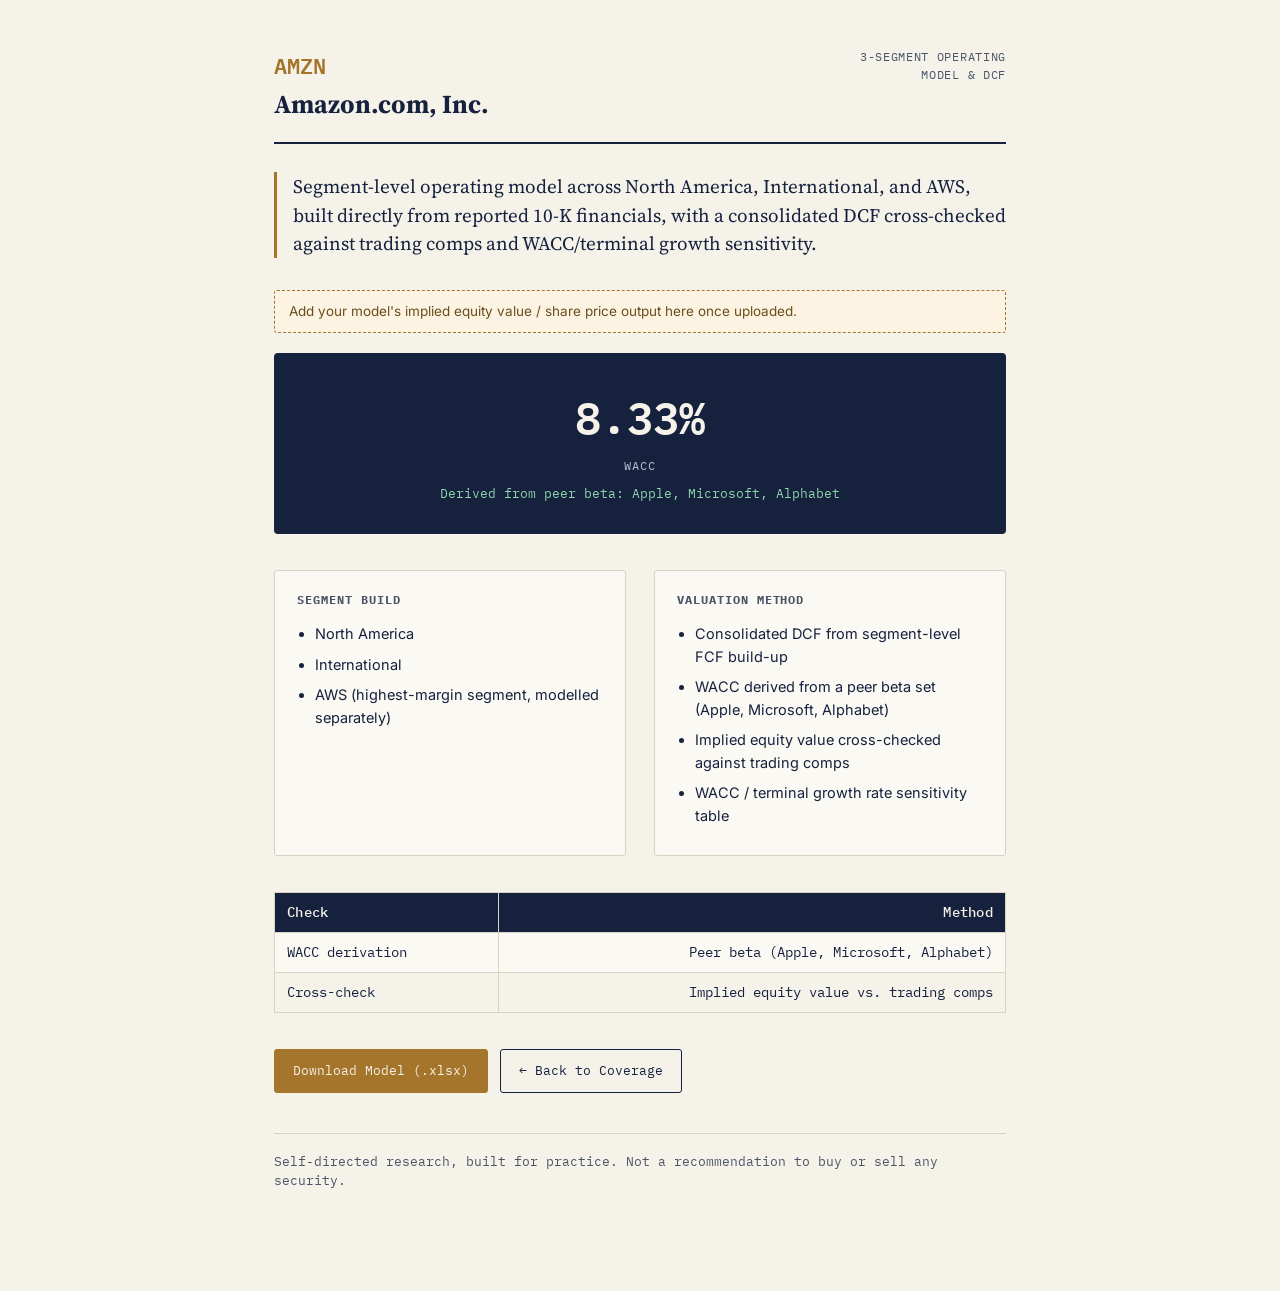
==== amazon.html @ a3c68723 "Add files via upload" ====
<!DOCTYPE html>
<html lang="en">
<head>
<meta charset="UTF-8"><meta name="viewport" content="width=device-width, initial-scale=1.0">
<title>Amazon — 3-Segment Operating Model &amp; DCF</title>
<link rel="stylesheet" href="../style.css">
</head>
<body>
<div class="note">

  <div class="note-header">
    <div class="ticker-block">
      <div class="ticker">AMZN</div>
      <div class="name">Amazon.com, Inc.</div>
    </div>
    <div class="tag">3-Segment Operating<br>Model &amp; DCF</div>
  </div>

  <p class="thesis">Segment-level operating model across North America, International, and AWS, built directly from reported 10-K financials, with a consolidated DCF cross-checked against trading comps and WACC/terminal growth sensitivity.</p>

  <div class="placeholder">Add your model's implied equity value / share price output here once uploaded.</div>

  <div class="hero-metric">
    <span class="val">8.33%</span>
    <span class="lbl">WACC</span>
    <span class="sub">Derived from peer beta: Apple, Microsoft, Alphabet</span>
  </div>

  <div class="grid-2">
    <div class="card">
      <h3>Segment Build</h3>
      <ul>
        <li>North America</li>
        <li>International</li>
        <li>AWS (highest-margin segment, modelled separately)</li>
      </ul>
    </div>
    <div class="card">
      <h3>Valuation Method</h3>
      <ul>
        <li>Consolidated DCF from segment-level FCF build-up</li>
        <li>WACC derived from a peer beta set (Apple, Microsoft, Alphabet)</li>
        <li>Implied equity value cross-checked against trading comps</li>
        <li>WACC / terminal growth rate sensitivity table</li>
      </ul>
    </div>
  </div>

  <table class="sens">
    <tr><th>Check</th><th>Method</th></tr>
    <tr><td>WACC derivation</td><td>Peer beta (Apple, Microsoft, Alphabet)</td></tr>
    <tr><td>Cross-check</td><td>Implied equity value vs. trading comps</td></tr>
  </table>

  <div class="download-row">
    <a class="btn primary" href="../assets/Amazon_DCF_Model.xlsx">Download Model (.xlsx)</a>
    <a class="btn" href="../index.html">← Back to Coverage</a>
  </div>

  <div class="note-footer">Self-directed research, built for practice. Not a recommendation to buy or sell any security.</div>
</div>
</body>
</html>
---- style.css ----
@import url('https://fonts.googleapis.com/css2?family=Source+Serif+4:opsz,wght@8..60,400;8..60,600;8..60,700&family=IBM+Plex+Mono:wght@400;500;600&family=Inter:wght@400;500;600&display=swap');

:root {
  --paper: #F5F2EA;
  --paper-raised: #FBF9F3;
  --ink: #16213E;
  --ink-soft: #4B5567;
  --rule: #D8D2C2;
  --gold: #A6752C;
  --green: #2F6B4F;
  --red: #8C3B3B;
}

* { box-sizing: border-box; }

body {
  margin: 0;
  background: var(--paper);
  color: var(--ink);
  font-family: 'Inter', -apple-system, sans-serif;
  font-size: 16px;
  line-height: 1.55;
}

a { color: var(--ink); text-decoration: none; }

.mono {
  font-family: 'IBM Plex Mono', monospace;
}

.serif {
  font-family: 'Source Serif 4', serif;
}

/* Ticker strip */
.ticker-strip {
  background: var(--ink);
  color: var(--paper);
  font-family: 'IBM Plex Mono', monospace;
  font-size: 13px;
  letter-spacing: 0.04em;
  padding: 10px 0;
  overflow: hidden;
  white-space: nowrap;
}
.ticker-strip span {
  display: inline-block;
  padding: 0 28px;
  opacity: 0.85;
}
.ticker-strip span.pos { color: #8FD6AE; }
.ticker-strip span.neg { color: #E3A3A3; }

/* Header / masthead */
.masthead {
  max-width: 920px;
  margin: 0 auto;
  padding: 56px 24px 28px;
  border-bottom: 1px solid var(--rule);
}
.masthead .eyebrow {
  font-family: 'IBM Plex Mono', monospace;
  font-size: 12px;
  letter-spacing: 0.12em;
  text-transform: uppercase;
  color: var(--gold);
  margin: 0 0 10px;
}
.masthead h1 {
  font-family: 'Source Serif 4', serif;
  font-weight: 700;
  font-size: 42px;
  margin: 0 0 12px;
  letter-spacing: -0.01em;
}
.masthead p.dek {
  font-size: 17px;
  color: var(--ink-soft);
  max-width: 620px;
  margin: 0 0 4px;
}
.masthead .byline {
  font-family: 'IBM Plex Mono', monospace;
  font-size: 12.5px;
  color: var(--ink-soft);
  margin-top: 18px;
}
.masthead .byline a { border-bottom: 1px solid var(--rule); }
.masthead .byline a:hover { border-color: var(--ink); }

/* Coverage list (index page) */
.coverage {
  max-width: 920px;
  margin: 0 auto;
  padding: 8px 24px 80px;
}
.coverage-note {
  display: grid;
  grid-template-columns: 96px 1fr 200px 28px;
  align-items: baseline;
  gap: 20px;
  padding: 26px 0;
  border-bottom: 1px solid var(--rule);
  transition: padding-left 0.15s ease;
}
.coverage-note:hover { padding-left: 6px; }
.coverage-note .ticker {
  font-family: 'IBM Plex Mono', monospace;
  font-weight: 600;
  font-size: 15px;
  color: var(--gold);
}
.coverage-note .body h2 {
  font-family: 'Source Serif 4', serif;
  font-size: 21px;
  margin: 0 0 6px;
  font-weight: 600;
}
.coverage-note .body p {
  margin: 0;
  color: var(--ink-soft);
  font-size: 15px;
}
.coverage-note .metric {
  text-align: right;
  font-family: 'IBM Plex Mono', monospace;
}
.coverage-note .metric .val {
  font-size: 19px;
  font-weight: 600;
  display: block;
}
.coverage-note .metric .lbl {
  font-size: 11px;
  color: var(--ink-soft);
  letter-spacing: 0.04em;
  text-transform: uppercase;
}
.coverage-note .arrow {
  text-align: right;
  color: var(--ink-soft);
  font-size: 18px;
}
.coverage-note:hover .arrow { color: var(--gold); }

.section-label {
  font-family: 'IBM Plex Mono', monospace;
  font-size: 12px;
  letter-spacing: 0.1em;
  text-transform: uppercase;
  color: var(--ink-soft);
  margin: 44px 0 4px;
}

/* Model note page */
.note {
  max-width: 780px;
  margin: 0 auto;
  padding: 48px 24px 100px;
}
.note-header {
  display: flex;
  justify-content: space-between;
  align-items: flex-start;
  border-bottom: 2px solid var(--ink);
  padding-bottom: 18px;
  margin-bottom: 28px;
  flex-wrap: wrap;
  gap: 12px;
}
.note-header .ticker-block .ticker {
  font-family: 'IBM Plex Mono', monospace;
  font-weight: 600;
  font-size: 22px;
  color: var(--gold);
}
.note-header .ticker-block .name {
  font-family: 'Source Serif 4', serif;
  font-size: 26px;
  font-weight: 700;
  margin-top: 2px;
}
.note-header .tag {
  font-family: 'IBM Plex Mono', monospace;
  font-size: 11.5px;
  letter-spacing: 0.06em;
  text-transform: uppercase;
  color: var(--ink-soft);
  text-align: right;
}
.note .thesis {
  font-family: 'Source Serif 4', serif;
  font-size: 19px;
  line-height: 1.5;
  color: var(--ink);
  margin: 0 0 32px;
  padding-left: 16px;
  border-left: 3px solid var(--gold);
}

.grid-2 {
  display: grid;
  grid-template-columns: 1fr 1fr;
  gap: 28px;
  margin-bottom: 36px;
}
@media (max-width: 620px) { .grid-2 { grid-template-columns: 1fr; } }

.card {
  background: var(--paper-raised);
  border: 1px solid var(--rule);
  border-radius: 3px;
  padding: 20px 22px;
}
.card h3 {
  font-family: 'IBM Plex Mono', monospace;
  font-size: 12px;
  letter-spacing: 0.08em;
  text-transform: uppercase;
  color: var(--ink-soft);
  margin: 0 0 14px;
}
.card ul { margin: 0; padding-left: 18px; }
.card li { margin-bottom: 8px; font-size: 14.5px; }

.hero-metric {
  text-align: center;
  padding: 30px 20px;
  margin: 0 0 36px;
  background: var(--ink);
  border-radius: 4px;
}
.hero-metric .val {
  font-family: 'IBM Plex Mono', monospace;
  font-size: 44px;
  font-weight: 600;
  color: var(--paper);
  display: block;
}
.hero-metric .lbl {
  font-family: 'IBM Plex Mono', monospace;
  font-size: 12px;
  letter-spacing: 0.08em;
  text-transform: uppercase;
  color: #B9C2D4;
  margin-top: 6px;
  display: block;
}
.hero-metric .sub {
  color: #8FD6AE;
  font-family: 'IBM Plex Mono', monospace;
  font-size: 13px;
  margin-top: 8px;
  display: block;
}

table.sens {
  width: 100%;
  border-collapse: collapse;
  font-family: 'IBM Plex Mono', monospace;
  font-size: 13.5px;
  margin-bottom: 36px;
}
table.sens th, table.sens td {
  border: 1px solid var(--rule);
  padding: 9px 12px;
  text-align: right;
}
table.sens th {
  background: var(--ink);
  color: var(--paper);
  font-weight: 500;
  letter-spacing: 0.02em;
}
table.sens td:first-child, table.sens th:first-child { text-align: left; }
table.sens tr:nth-child(even) td { background: var(--paper-raised); }

.placeholder {
  background: #FCF3E3;
  border: 1px dashed var(--gold);
  color: #6B4E1B;
  font-size: 13.5px;
  padding: 10px 14px;
  border-radius: 3px;
  margin-bottom: 20px;
}

.download-row {
  display: flex;
  gap: 12px;
  margin-bottom: 40px;
  flex-wrap: wrap;
}
.btn {
  display: inline-block;
  font-family: 'IBM Plex Mono', monospace;
  font-size: 13px;
  padding: 11px 18px;
  border: 1px solid var(--ink);
  border-radius: 3px;
  color: var(--ink);
  transition: background 0.15s ease, color 0.15s ease;
}
.btn:hover { background: var(--ink); color: var(--paper); }
.btn.primary { background: var(--gold); border-color: var(--gold); color: var(--paper); }
.btn.primary:hover { background: #8B5F22; }

.note-footer {
  border-top: 1px solid var(--rule);
  padding-top: 18px;
  margin-top: 20px;
  font-family: 'IBM Plex Mono', monospace;
  font-size: 12.5px;
  color: var(--ink-soft);
}
.note-footer a { color: var(--gold); }

footer.site-footer {
  text-align: center;
  padding: 32px 24px 48px;
  font-family: 'IBM Plex Mono', monospace;
  font-size: 12px;
  color: var(--ink-soft);
}
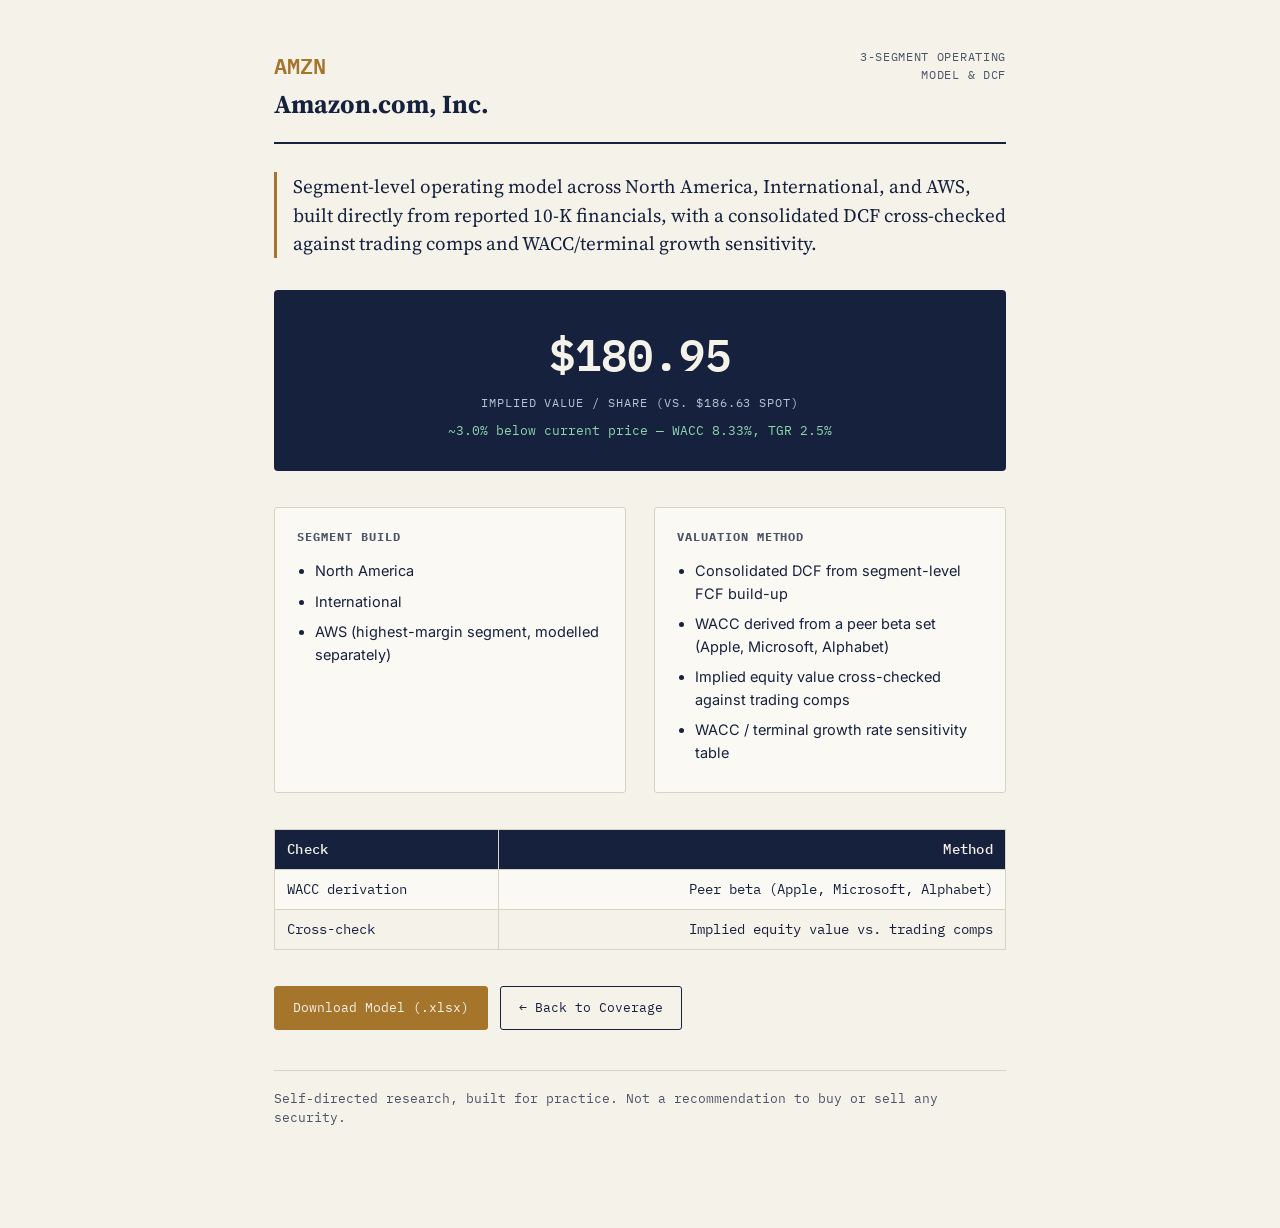
==== commit 7ed0acd7: "Update amazon.html" ====
--- a/amazon.html
+++ b/amazon.html
@@ -3,7 +3,7 @@
 <head>
 <meta charset="UTF-8"><meta name="viewport" content="width=device-width, initial-scale=1.0">
 <title>Amazon — 3-Segment Operating Model &amp; DCF</title>
-<link rel="stylesheet" href="../style.css">
+<link rel="stylesheet" href="style.css">
 </head>
 <body>
 <div class="note">
@@ -18,12 +18,10 @@
 
   <p class="thesis">Segment-level operating model across North America, International, and AWS, built directly from reported 10-K financials, with a consolidated DCF cross-checked against trading comps and WACC/terminal growth sensitivity.</p>
 
-  <div class="placeholder">Add your model's implied equity value / share price output here once uploaded.</div>
-
   <div class="hero-metric">
-    <span class="val">8.33%</span>
-    <span class="lbl">WACC</span>
-    <span class="sub">Derived from peer beta: Apple, Microsoft, Alphabet</span>
+    <span class="val">$180.95</span>
+    <span class="lbl">Implied Value / Share (vs. $186.63 spot)</span>
+    <span class="sub">~3.0% below current price — WACC 8.33%, TGR 2.5%</span>
   </div>
 
   <div class="grid-2">
@@ -53,8 +51,8 @@
   </table>
 
   <div class="download-row">
-    <a class="btn primary" href="../assets/Amazon_DCF_Model.xlsx">Download Model (.xlsx)</a>
-    <a class="btn" href="../index.html">← Back to Coverage</a>
+    <a class="btn primary" href="Amazon_DCF_Model.xlsx">Download Model (.xlsx)</a>
+    <a class="btn" href="index.html">← Back to Coverage</a>
   </div>
 
   <div class="note-footer">Self-directed research, built for practice. Not a recommendation to buy or sell any security.</div>
